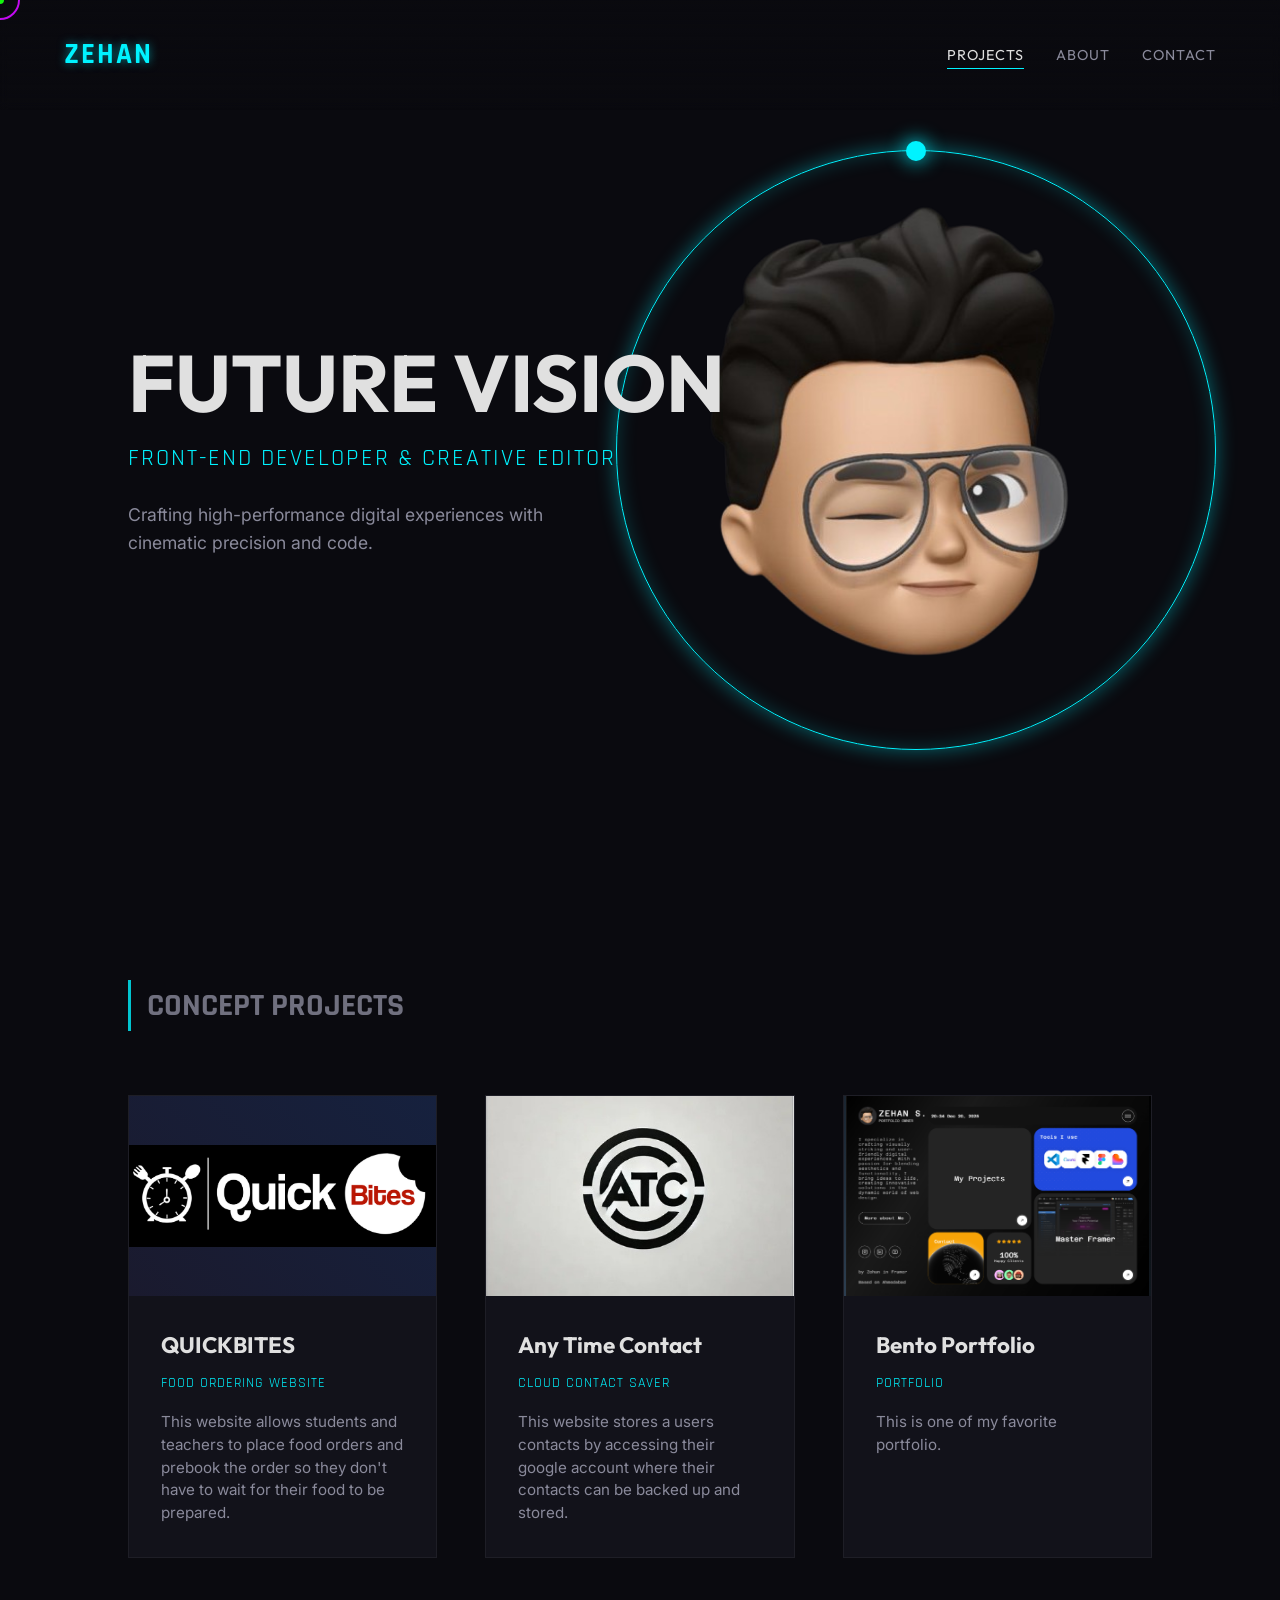
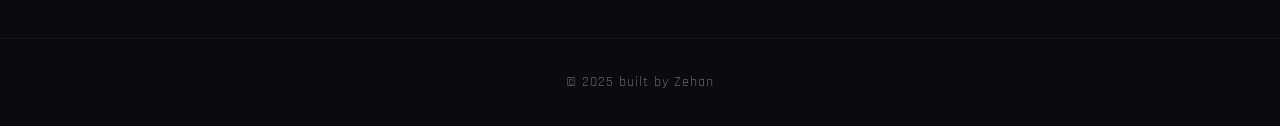
==== index.html @ 3da91c27 "Signed-off-by: Zehan <zehan.saraiya.zs@gmail.com>" ====
<!DOCTYPE html>
<html lang="en">

<head>
    <meta charset="UTF-8">
    <meta name="viewport" content="width=device-width, initial-scale=1.0">
    <title>ZEHAN | Futuristic Tech Portfolio</title>
    <link rel="preconnect" href="https://fonts.googleapis.com">
    <link rel="preconnect" href="https://fonts.gstatic.com" crossorigin>
    <link
        href="https://fonts.googleapis.com/css2?family=Inter:wght@300;400;600&family=Outfit:wght@500;700&family=Rajdhani:wght@500;700&display=swap"
        rel="stylesheet">
    <link rel="stylesheet" href="style.css">
</head>

<body>

    <nav class="navbar">
        <div class="logo">ZEHAN</div>
        <ul class="nav-links">
            <li><a href="index.html" class="active">Projects</a></li>
            <li><a href="about.html">About</a></li>
            <li><a href="contact.html">Contact</a></li>
        </ul>
    </nav>

    <main id="swup" class="transition-fade">
        <section class="hero">
            <div class="hero-content">
                <h1 class="glitch" data-text="FUTURE VISION">FUTURE VISION</h1>
                <p class="subtitle">Front-End Developer & Creative Editor</p>
                <p class="description">Crafting high-performance digital experiences with cinematic precision and code.
                </p>
            </div>
            <div class="hero-visual">
                <!-- Abstract tech circle or geometric shape via CSS/SVG -->
                <div class="tech-circle"></div>
                <div class="hero-image-container">
                    <img src="assests/ANIMEPORT.png" alt="Profile Visual">
                </div>
            </div>
        </section>

        <section class="projects">
            <h2 class="section-title">CONCEPT PROJECTS</h2>

            <div class="project-grid">
                <!-- Project 1 -->
                <article class="project-card">
                    <div class="card-image-wrapper">
                        <div class="card-image-placeholder_grad_1"><img src="assests/QBLOGO.png" alt="QUICKBITES"></div>
                    </div>
                    <div class="card-content">
                        <h3>QUICKBITES</h3>
                        <p class="project-type">Food Ordering Website</p>
                        <p class="project-desc">This website allows students and teachers to place food orders and
                            prebook the order so they don't have to wait for their food to be prepared.</p>
                    </div>
                </article>

                <!-- Project 2 -->
                <article class="project-card">
                    <div class="card-image-wrapper">
                        <div class="card-image-placeholder_grad_2"><img src="assests/ATCLOGO.jpeg" alt="ATC"></div>
                    </div>
                    <div class="card-content">
                        <h3>Any Time Contact</h3>
                        <p class="project-type">Cloud contact saver</p>
                        <p class="project-desc">This website stores a users contacts by accessing their google account
                            where their contacts can be backed up and stored.</p>
                    </div>
                </article>

                <!-- Project 3 -->
                <article class="project-card">
                    <div class="card-image-wrapper">
                        <div class="card-image-placeholder_grad_3"><img src="assests/BENTOPF.png" alt="Bento Portfolio">
                        </div>
                    </div>
                    <div class="card-content">
                        <h3>Bento Portfolio</h3>
                        <p class="project-type">Portfolio</p>
                        <p class="project-desc">This is one of my favorite portfolio.</p>
                    </div>
                </article>
            </div>
        </section>
    </main>

    <footer class="footer">
        <p class="copyright">&copy; 2025 built by Zehan</p>
    </footer>

    <div class="cursor"></div>
    <div class="cursor-follower"></div>

    <script src="script.js"></script>
</body>

</html>
---- style.css ----
/* --- DESIGN SYSTEM & VARS --- */
:root {
    --bg-dark: #0a0a0f;
    --bg-card: #12121a;
    --text-main: #e0e0e0;
    --text-muted: #8a8a9b;
    --accent-cyan: #00f3ff;
    --accent-blue: #0066ff;
    --accent-glow: rgba(0, 243, 255, 0.5);

    --font-heading: 'Outfit', sans-serif;
    --font-body: 'Inter', sans-serif;
    --font-tech: 'Rajdhani', sans-serif;

    --transition-smooth: all 0.4s cubic-bezier(0.16, 1, 0.3, 1);
    --transition-slow: all 0.8s cubic-bezier(0.16, 1, 0.3, 1);
}

/* --- RESET & BASE --- */
* {
    margin: 0;
    padding: 0;
    box-sizing: border-box;
}

body {
    background-color: var(--bg-dark);
    color: var(--text-main);
    font-family: var(--font-body);
    overflow-x: hidden;
    line-height: 1.6;
    -webkit-font-smoothing: antialiased;
}

a {
    text-decoration: none;
    color: inherit;
}

ul {
    list-style: none;
}

/* --- CURSOR --- */
.cursor,
.cursor-follower {
    position: fixed;
    top: 0;
    left: 0;
    border-radius: 50%;
    pointer-events: none;
    z-index: 9999;
    transform: translate(-50%, -50%);
    mix-blend-mode: difference;
}


.cursor {
    width: 8px;
    height: 8px;
    background: #1eff00;
}

.cursor-follower {
    width: 40px;
    height: 40px;
    border: 2px solid #cc00ff;
    transition: transform 0.1s ease-out;
}

/* --- NAVBAR --- */
.navbar {
    display: flex;
    justify-content: space-between;
    align-items: center;
    padding: 2rem 5%;
    position: fixed;
    top: 0;
    width: 100%;
    z-index: 100;
    background: linear-gradient(to bottom, rgba(10, 10, 15, 0.9), transparent);
    backdrop-filter: blur(5px);
}

.logo {
    font-family: var(--font-tech);
    font-size: 1.8rem;
    font-weight: 700;
    letter-spacing: 2px;
    color: var(--accent-cyan);
    text-shadow: 0 0 10px var(--accent-glow);
}

.nav-links {
    display: flex;
    gap: 2rem;
}

.nav-links a {
    font-family: var(--font-heading);
    font-size: 0.9rem;
    text-transform: uppercase;
    letter-spacing: 1px;
    color: var(--text-muted);
    transition: var(--transition-smooth);
    position: relative;
}

.nav-links a:hover,
.nav-links a.active {
    color: var(--text-main);
}

.nav-links a::after {
    content: '';
    position: absolute;
    bottom: -5px;
    left: 0;
    width: 0;
    height: 1px;
    background: var(--accent-cyan);
    transition: var(--transition-smooth);
}

.nav-links a:hover::after,
.nav-links a.active::after {
    width: 100%;
}

/* --- HERO SECTION --- */
.hero {
    height: 100vh;
    display: flex;
    align-items: center;
    justify-content: space-between;
    padding: 0 10%;
    position: relative;
}

.hero-content {
    max-width: 600px;
    z-index: 10;
}

h1 {
    font-family: var(--font-heading);
    font-size: 5rem;
    line-height: 1;
    font-weight: 700;
    margin-bottom: 1rem;
    position: relative;
    color: var(--text-main);
}

.glitch {
    position: relative;
}

.subtitle {
    font-family: var(--font-tech);
    font-size: 1.5rem;
    color: var(--accent-cyan);
    margin-bottom: 1.5rem;
    letter-spacing: 2px;
    text-transform: uppercase;
}

.description {
    font-size: 1.1rem;
    color: var(--text-muted);
    max-width: 450px;
}

/* Hero Visual - Tech Circle */
.hero-visual {
    position: absolute;
    right: 5%;
    top: 50%;
    transform: translateY(-50%);
    width: 600px;
    height: 600px;
    pointer-events: none;
    z-index: 1;
    /* opacity: 0.3; Removed to make it vibrant */
}

.tech-circle {
    width: 100%;
    height: 100%;
    border: 1px solid var(--accent-cyan);
    border-radius: 50%;
    position: relative;
    animation: rotate 20s linear infinite;
    box-shadow: 0 0 20px rgba(0, 243, 255, 0.4), inset 0 0 20px rgba(0, 243, 255, 0.2);
}

.tech-circle::before {
    content: '';
    position: absolute;
    top: -10px;
    left: 50%;
    width: 20px;
    height: 20px;
    background: var(--accent-cyan);
    box-shadow: 0 0 20px var(--accent-cyan);
    border-radius: 50%;
    transform: translateX(-50%);
}

@keyframes rotate {
    0% {
        transform: rotate(0deg);
    }

    100% {
        transform: rotate(360deg);
    }
}

.hero-image-container {
    position: absolute;
    top: 50%;
    left: 50%;
    transform: translate(-50%, -50%);
    width: 85%;
    height: 85%;
    border-radius: 50%;
    overflow: hidden;
    z-index: -1;
    /* Behind the rotating ring if needed, or adjust as preferred */
}

.hero-image-container img {
    width: 100%;
    height: 100%;
    object-fit: cover;
}

/* --- PROJECTS SECTION --- */
.projects {
    padding: 5rem 10%;
}

.section-title {
    font-family: var(--font-tech);
    font-size: 2rem;
    color: var(--text-muted);
    margin-bottom: 4rem;
    border-left: 3px solid var(--accent-cyan);
    padding-left: 1rem;
    opacity: 0.8;
}

.project-grid {
    display: grid;
    grid-template-columns: repeat(auto-fit, minmax(300px, 1fr));
    gap: 3rem;
}

.project-card {
    background: var(--bg-card);
    border: 1px solid rgba(255, 255, 255, 0.05);
    overflow: hidden;
    position: relative;
    transition: var(--transition-smooth);
    cursor: pointer;
}

.project-card:hover {
    transform: translateY(-5px);
    border-color: var(--accent-cyan);
    box-shadow: 0 10px 30px -10px rgba(0, 243, 255, 0.15);
}

.card-image-wrapper {
    width: 100%;
    height: 200px;
    overflow: hidden;
    position: relative;
}

/* Gradients for placeholders */
.card-image-placeholder_grad_1,
.card-image-placeholder_grad_2,
.card-image-placeholder_grad_3 {
    width: 100%;
    height: 100%;
}

.card-image-placeholder_grad_1 {
    background: linear-gradient(45deg, #1a1a2e, #16213e);
}

.card-image-placeholder_grad_2 {
    background: linear-gradient(45deg, #0f2027, #203a43);
}

.card-image-placeholder_grad_3 {
    background: linear-gradient(45deg, #2c3e50, #000000);
}

.card-image-wrapper img {
    width: 100%;
    height: 100%;
    object-fit: contain;
    display: block;
}

.card-image-placeholder_grad_2 img {
    object-fit: cover;
}

.card-content {
    padding: 2rem;
}

.project-card h3 {
    font-family: var(--font-heading);
    font-size: 1.4rem;
    margin-bottom: 0.5rem;
    color: var(--text-main);
}

.project-type {
    font-family: var(--font-tech);
    color: var(--accent-cyan);
    font-size: 0.9rem;
    margin-bottom: 1rem;
    text-transform: uppercase;
    letter-spacing: 1px;
}

.project-desc {
    font-size: 0.95rem;
    color: var(--text-muted);
    line-height: 1.5;
}



/* --- ABOUT PAGE --- */
.about-container {
    padding: 150px 10% 5rem;
}

.page-title {
    font-size: 3rem;
    margin-bottom: 3rem;
    font-family: var(--font-heading);
    color: var(--text-main);
}

.profile-layout {
    display: flex;
    gap: 4rem;
    align-items: flex-start;
    flex-wrap: wrap;
}

.profile-frame {
    width: 300px;
    height: 300px;
    background: #16213e;
    border: 1px solid var(--accent-cyan);
    position: relative;
    flex-shrink: 0;
}

.profile-placeholder {
    width: 100%;
    height: 100%;
    display: flex;
    align-items: center;
    justify-content: center;
    color: var(--accent-cyan);
    font-family: var(--font-tech);
    background: radial-gradient(circle at center, rgba(0, 243, 255, 0.1), transparent);
}

.profile-id {
    position: absolute;
    bottom: 10px;
    right: 10px;
    font-family: var(--font-tech);
    color: var(--accent-cyan);
    font-size: 0.8rem;
    opacity: 0.8;
}

.profile-bio {
    flex: 1;
    min-width: 300px;
}

.bio-subtitle {
    font-family: var(--font-tech);
    color: var(--accent-cyan);
    margin-bottom: 1rem;
    font-size: 1.2rem;
    letter-spacing: 1px;
}

.bio-text {
    margin-bottom: 2rem;
    color: var(--text-muted);
    font-size: 1.1rem;
    max-width: 600px;
}

.bio-role {
    color: var(--text-main);
    font-family: var(--font-heading);
    margin-bottom: 0.5rem;
    font-size: 1.1rem;
}

.bio-desc {
    color: var(--text-muted);
    font-size: 0.95rem;
    margin-bottom: 1.5rem;
    padding-left: 1rem;
    border-left: 1px solid var(--accent-cyan);
}

/* --- CONTACT PAGE --- */
.contact-container {
    min-height: 100vh;
    display: flex;
    align-items: center;
    justify-content: center;
    flex-direction: column;
    padding-top: 80px;
    /* Accounts for navbar */
}

.contact-title {
    font-size: 4rem;
    margin-bottom: 1rem;
    text-align: center;
    font-family: var(--font-heading);
}

.contact-status {
    color: var(--accent-cyan);
    font-family: var(--font-tech);
    letter-spacing: 2px;
    margin-bottom: 3rem;
    animation: pulse 2s infinite;
}

@keyframes pulse {

    0%,
    100% {
        opacity: 1;
    }

    50% {
        opacity: 0.5;
    }
}

.contact-actions {
    text-align: center;
}

.btn-primary {
    font-size: 1.5rem;
    border: 1px solid var(--accent-cyan);
    padding: 1rem 3rem;
    color: var(--text-main);
    transition: var(--transition-smooth);
    display: inline-block;
    background: rgba(0, 243, 255, 0.05);
    font-family: var(--font-tech);
    letter-spacing: 1px;
}

.btn-primary:hover {
    background: var(--accent-cyan);
    color: var(--bg-dark);
    box-shadow: 0 0 20px var(--accent-glow);
}

.social-links {
    margin-top: 3rem;
    display: flex;
    gap: 2rem;
    justify-content: center;
}

.social-links a {
    color: var(--text-muted);
    font-size: 0.9rem;
    transition: var(--transition-smooth);
    font-family: var(--font-tech);
    letter-spacing: 1px;
}

.social-links a:hover {
    color: var(--accent-cyan);
    transform: translateY(-2px);
}

/* --- PAGE TRANSITIONS --- */
.transition-fade {
    opacity: 0;
    transform: translateY(20px);
    transition: all 0.6s ease-out;
}

.transition-fade.is-active {
    opacity: 1;
    transform: translateY(0);
}

/* --- RESPONSIVE (TABLET & MOBILE) --- */
@media (max-width: 768px) {
    .navbar {
        padding: 1.5rem 5%;
    }

    .nav-links {
        gap: 1.5rem;
    }

    .hero {
        flex-direction: column;
        justify-content: center;
        text-align: center;
        padding-top: 100px;
    }

    .hero-content {
        margin-bottom: 4rem;
    }

    h1 {
        font-size: 3.5rem;
    }

    .hero-visual {
        position: relative;
        right: auto;
        top: auto;
        width: 300px;
        height: 300px;
        margin: 0 auto;
    }

    .project-grid {
        grid-template-columns: 1fr;
    }

    .profile-layout {
        flex-direction: column;
        align-items: center;
        text-align: center;
        gap: 2rem;
    }

    .profile-bio {
        width: 100%;
        min-width: auto;
    }

    .bio-desc {
        text-align: left;
    }
}

@media (max-width: 480px) {
    .navbar {
        padding: 1rem 5%;
        flex-direction: column;
        gap: 1rem;
    }

    .nav-links {
        gap: 1rem;
        width: 100%;
        justify-content: center;
        font-size: 0.8rem;
    }

    h1 {
        font-size: 2.5rem;
    }

    .contact-title {
        font-size: 2.5rem;
    }
}

/* --- FOOTER --- */
.footer {
    padding: 2rem 5%;
    text-align: center;
    border-top: 1px solid rgba(255, 255, 255, 0.05);
    background: var(--bg-dark);
    position: relative;
    z-index: 10;
}

.copyright {
    font-family: var(--font-tech);
    color: var(--text-muted);
    font-size: 0.9rem;
    letter-spacing: 1px;
    opacity: 0.7;
}

/* --- RESPONSIVE IMPROVEMENTS --- */
@media (max-width: 480px) {
    .footer {
        padding: 1.5rem 5%;
    }

    .copyright {
        font-size: 0.8rem;
    }
}
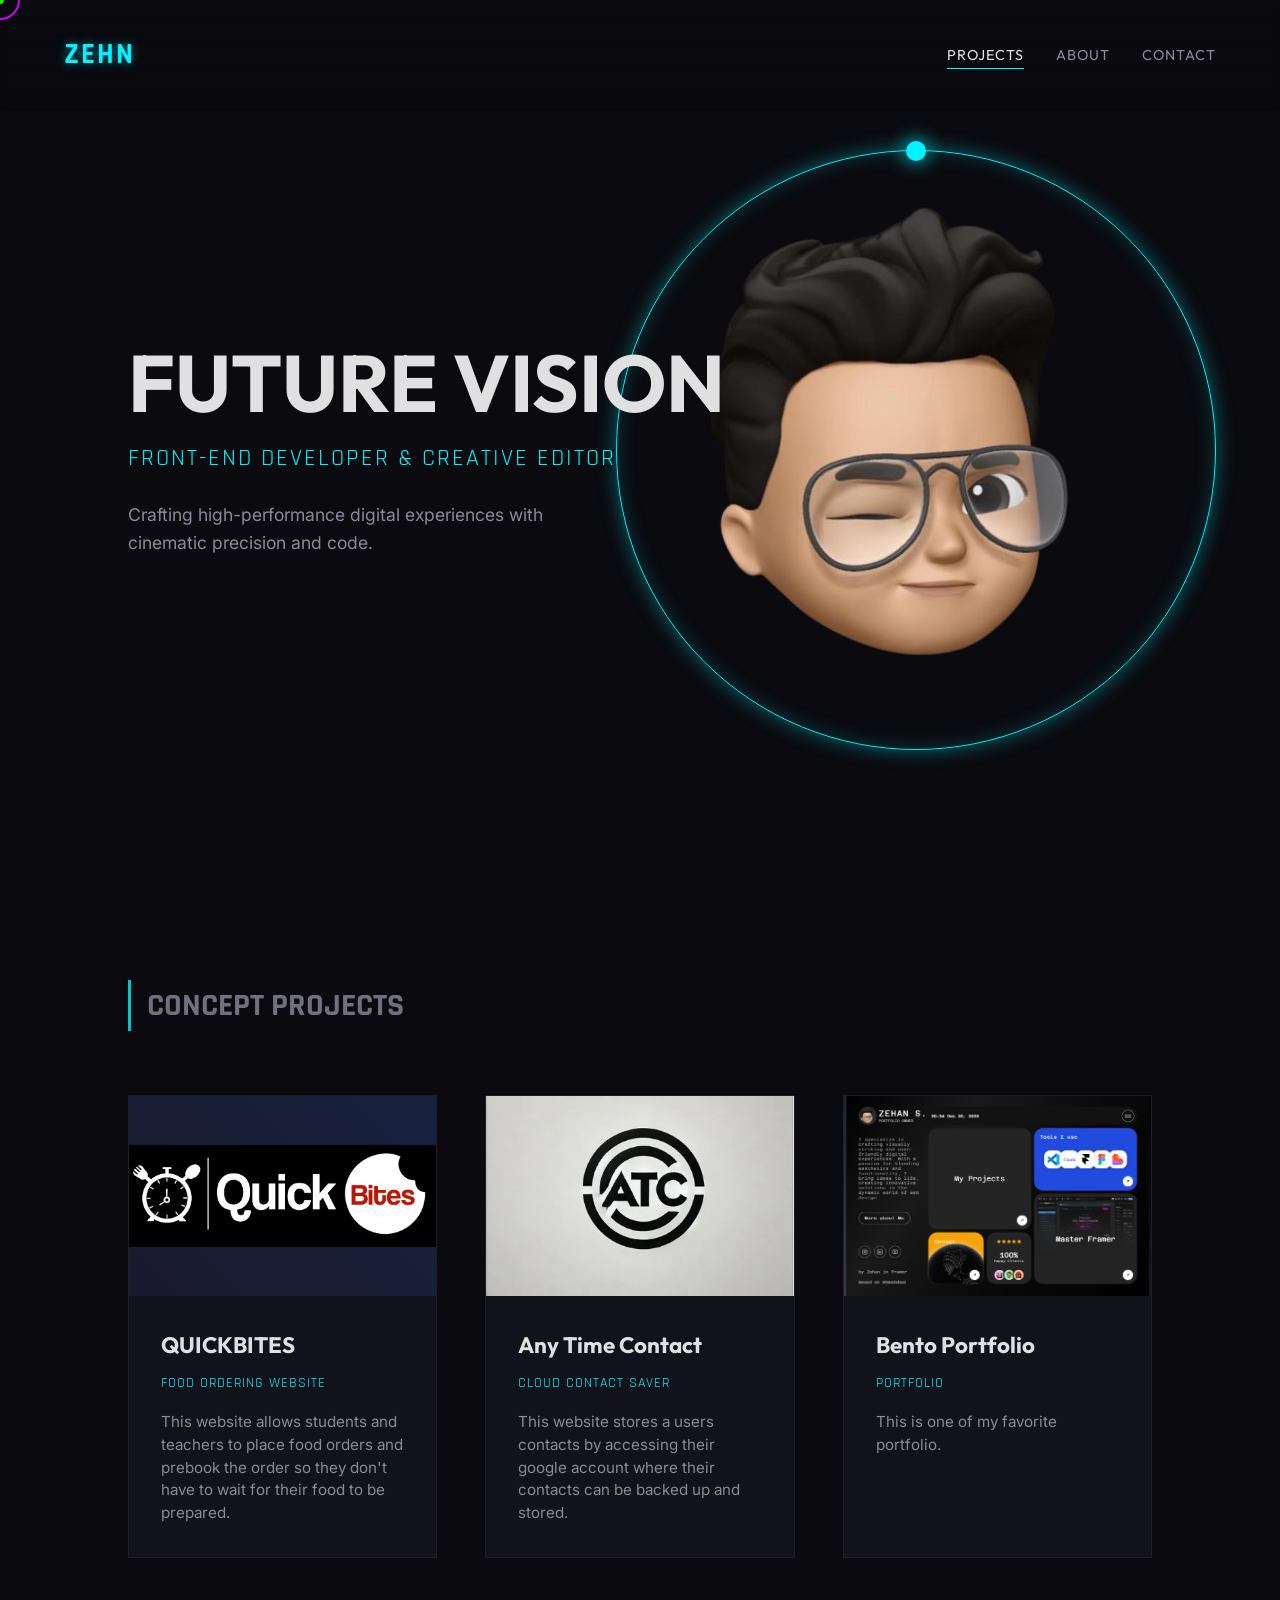
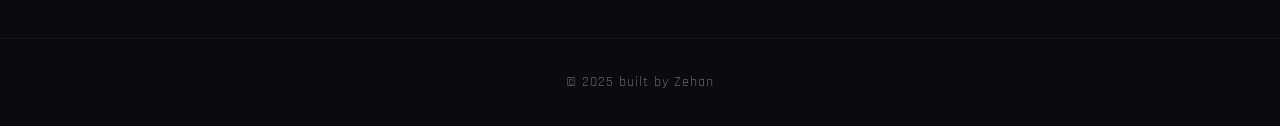
==== commit ee01d170: "Testing for changes Signed-off-by: Zehan <zehan.saraiya.zs@gmail.com>" ====
--- a/index.html
+++ b/index.html
@@ -16,7 +16,7 @@
 <body>
 
     <nav class="navbar">
-        <div class="logo">ZEHAN</div>
+        <div class="logo">ZEHN</div>
         <ul class="nav-links">
             <li><a href="index.html" class="active">Projects</a></li>
             <li><a href="about.html">About</a></li>
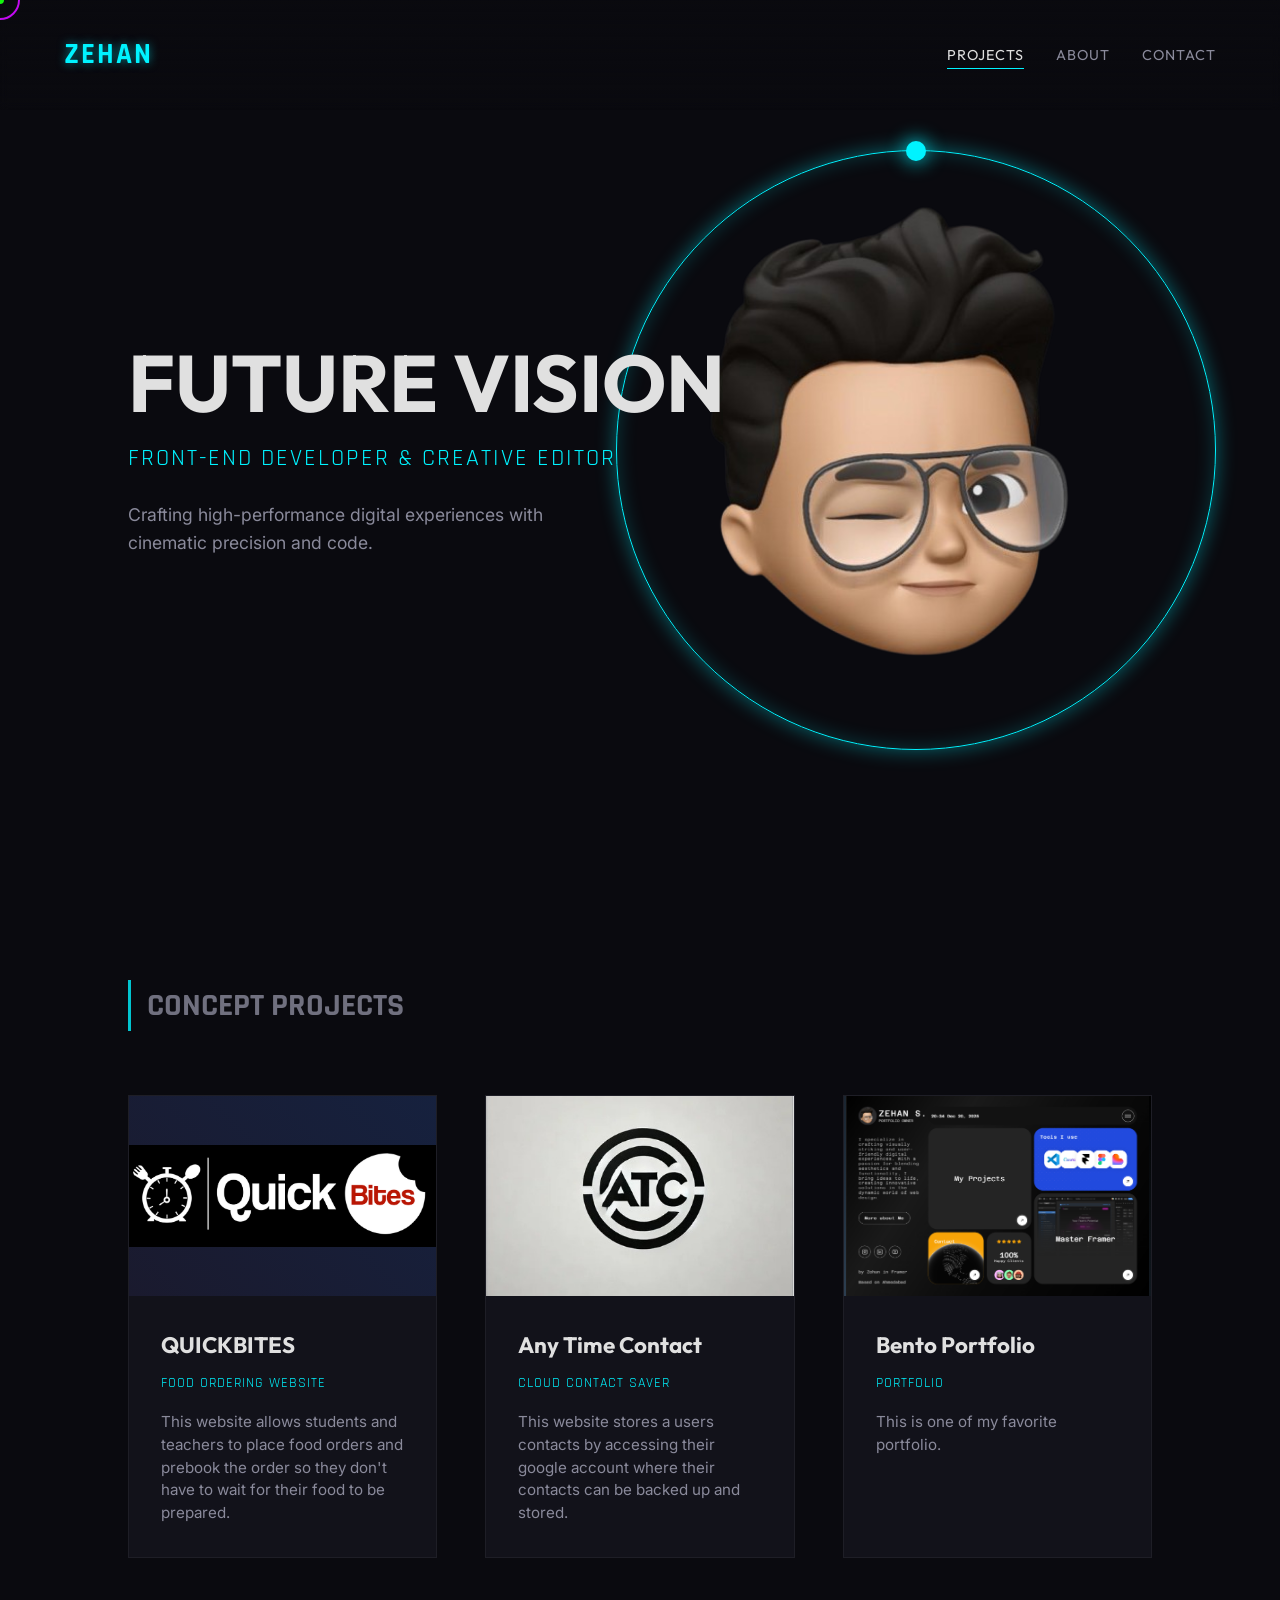
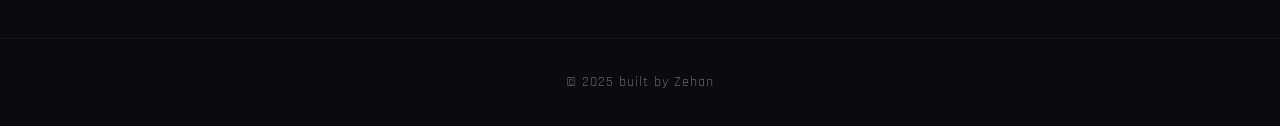
==== commit 16b96b39: "Name corrected" ====
--- a/index.html
+++ b/index.html
@@ -16,7 +16,7 @@
 <body>
 
     <nav class="navbar">
-        <div class="logo">ZEHN</div>
+        <div class="logo">ZEHAN</div>
         <ul class="nav-links">
             <li><a href="index.html" class="active">Projects</a></li>
             <li><a href="about.html">About</a></li>
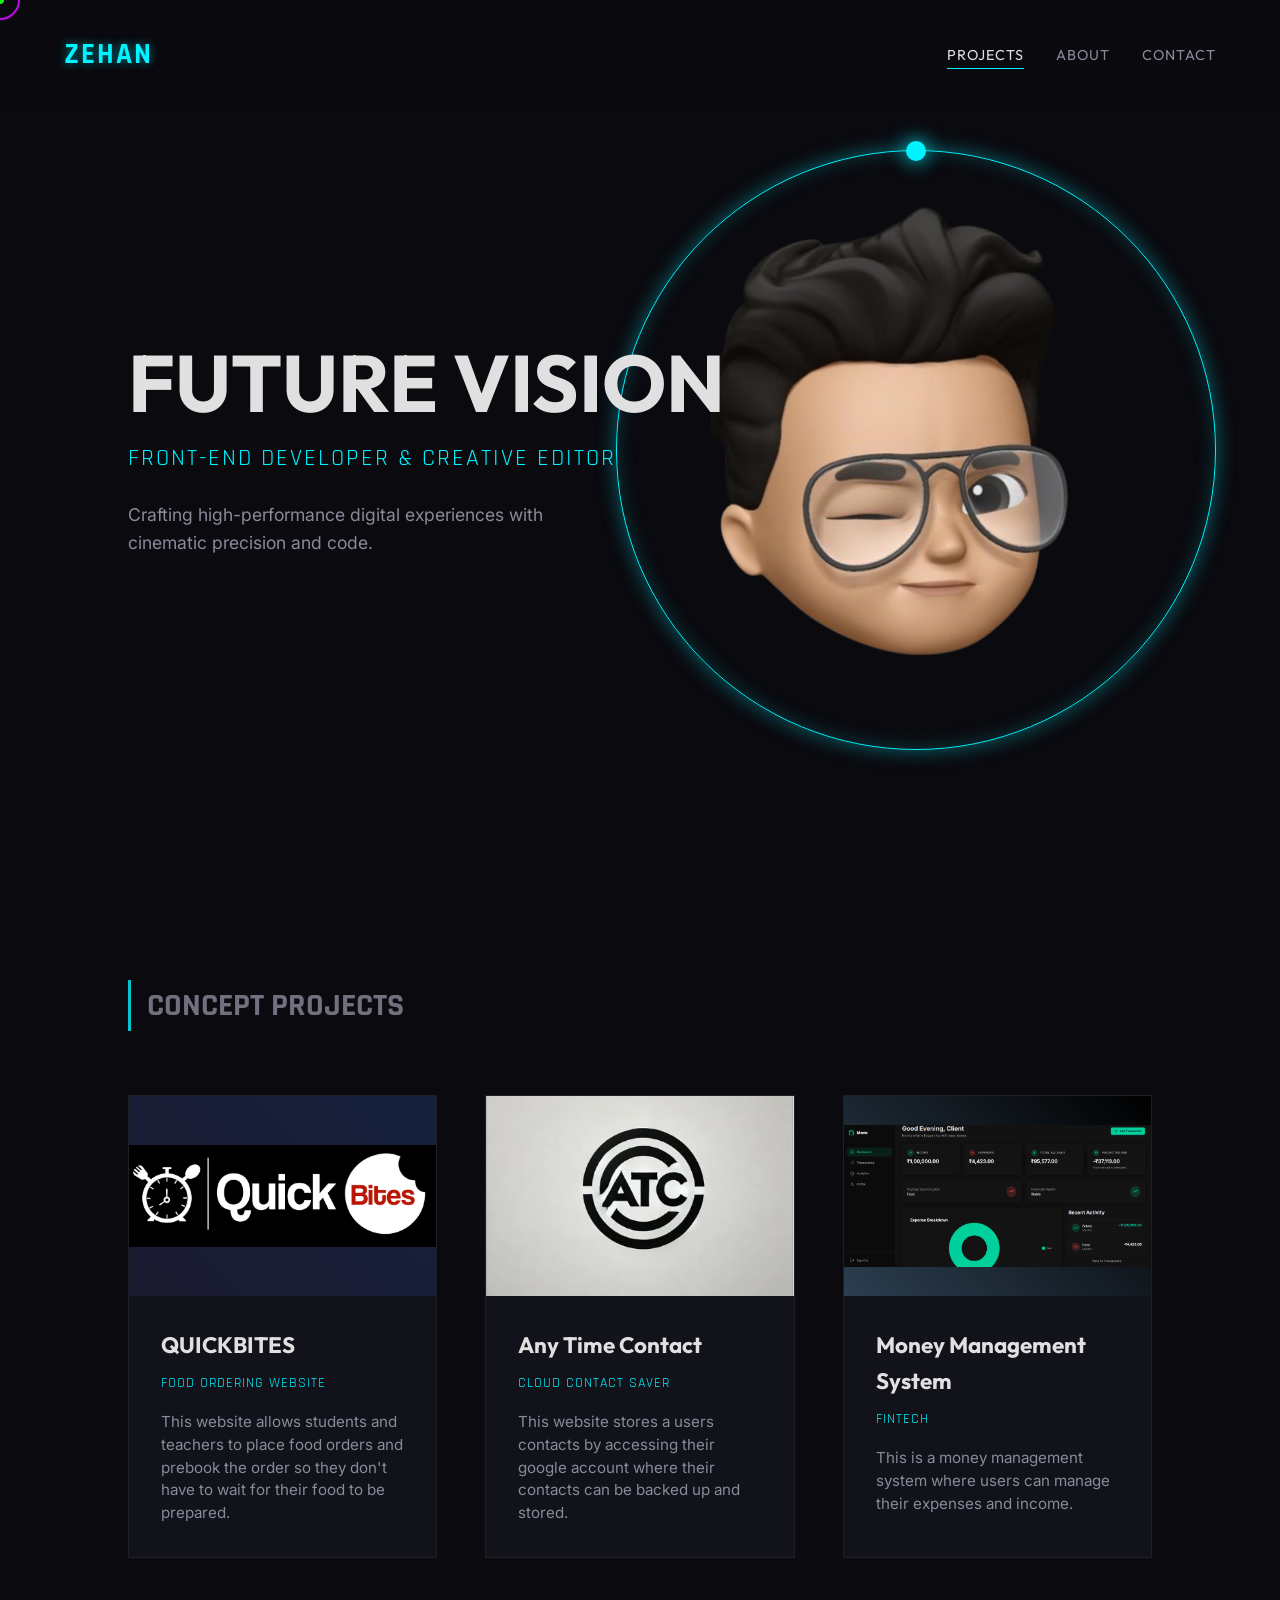
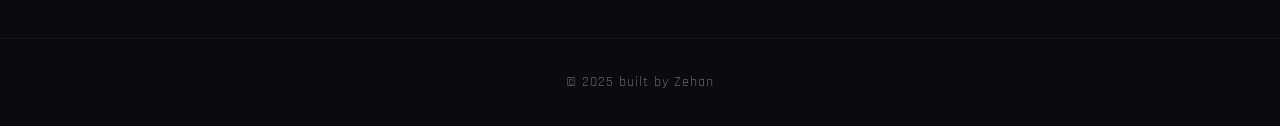
==== commit c8f03e65: "SOCIALs Linked Signed-off-by: Zehan <zehan.saraiya.zs@gmail.com>" ====
--- a/index.html
+++ b/index.html
@@ -74,13 +74,14 @@
                 <!-- Project 3 -->
                 <article class="project-card">
                     <div class="card-image-wrapper">
-                        <div class="card-image-placeholder_grad_3"><img src="assests/BENTOPF.png" alt="Bento Portfolio">
+                        <div class="card-image-placeholder_grad_3"><img src="assests/MMS.png" alt="MMSS">
                         </div>
                     </div>
                     <div class="card-content">
-                        <h3>Bento Portfolio</h3>
-                        <p class="project-type">Portfolio</p>
-                        <p class="project-desc">This is one of my favorite portfolio.</p>
+                        <h3>Money Management System</h3>
+                        <p class="project-type">Fintech</p>
+                        <p class="project-desc">This is a money management system where users can manage their
+                            expenses and income.</p>
                     </div>
                 </article>
             </div>
--- a/style.css
+++ b/style.css
@@ -377,6 +377,12 @@
     background: radial-gradient(circle at center, rgba(0, 243, 255, 0.1), transparent);
 }
 
+.profile-placeholder img {
+    width: 100%;
+    height: 100%;
+    object-fit: cover;
+}
+
 .profile-id {
     position: absolute;
     bottom: 10px;
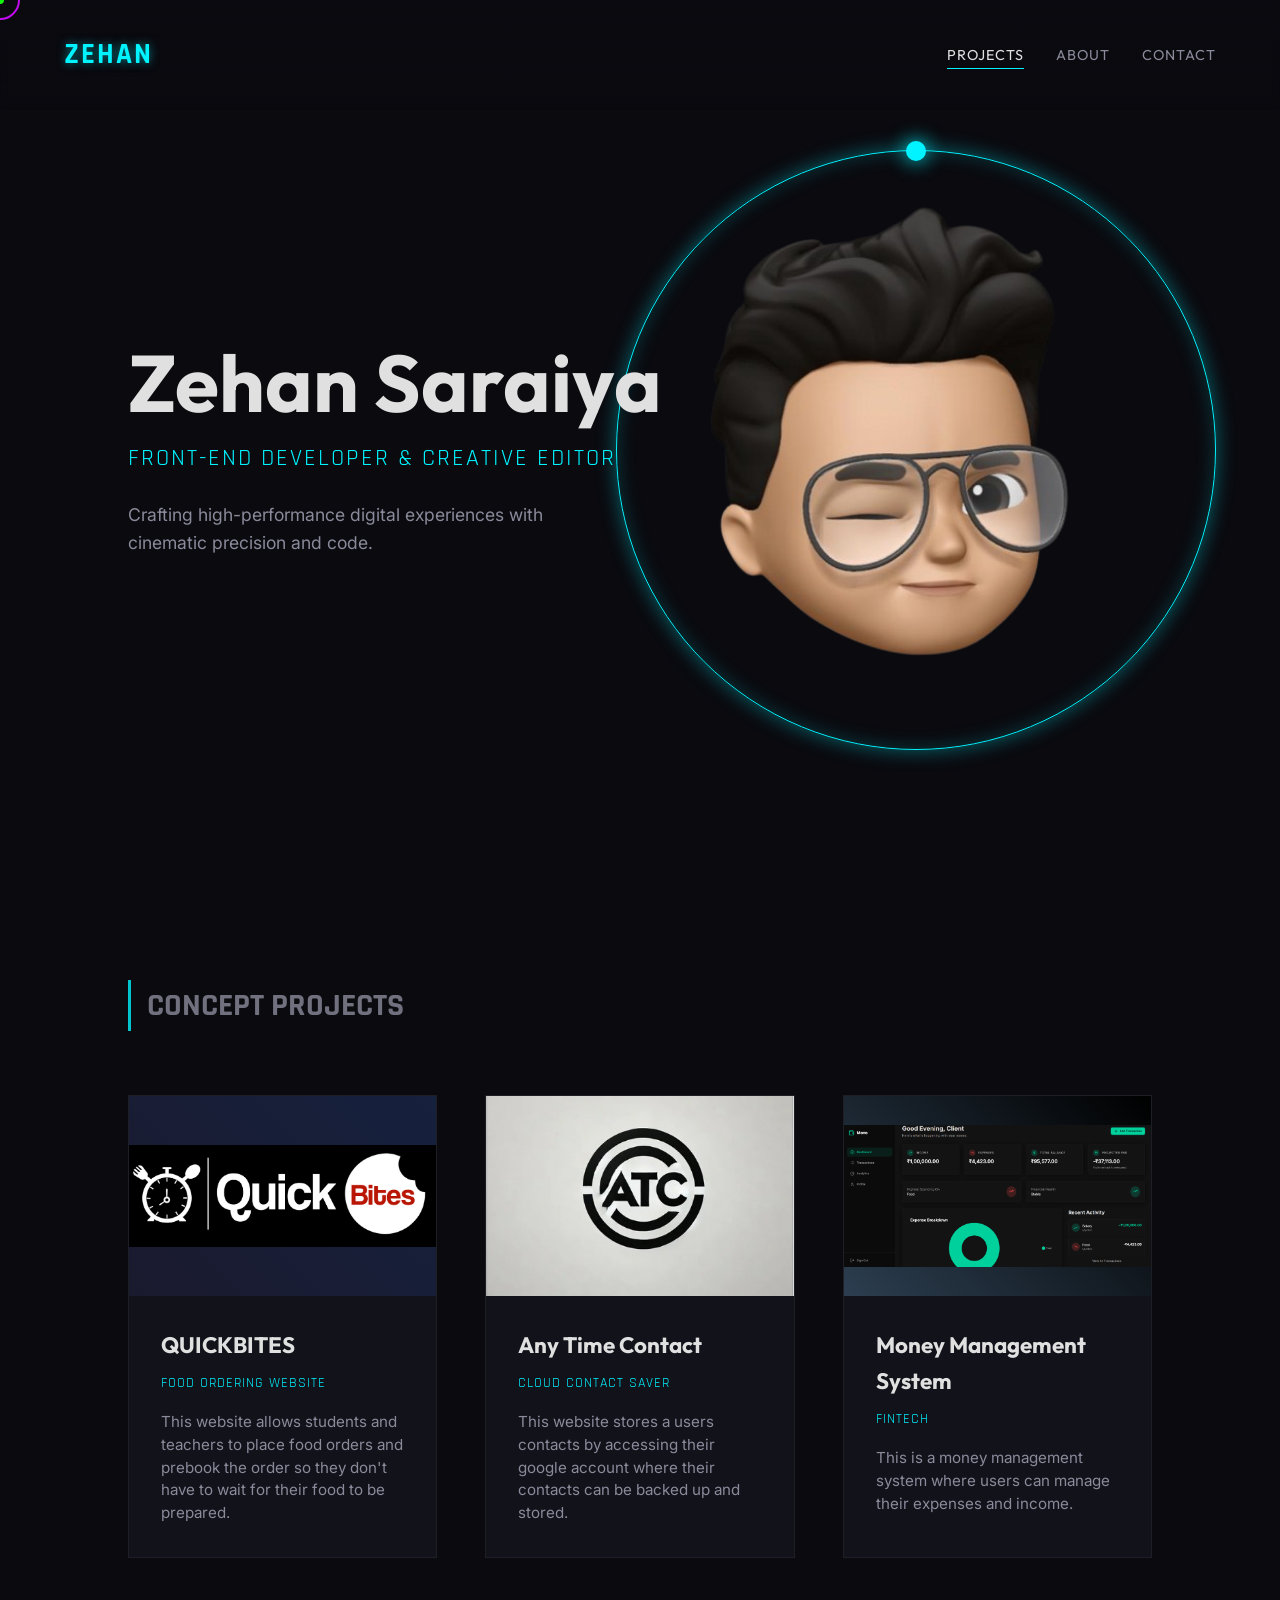
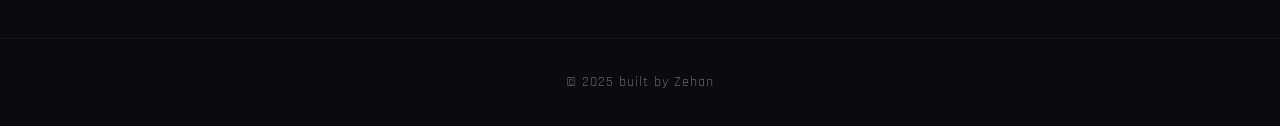
==== commit 8503c071: "fix: Update LinkedIn social link URL in contact page" ====
--- a/index.html
+++ b/index.html
@@ -1,33 +1,78 @@
 <!DOCTYPE html>
-<html lang="en">
+<html lang="en-IN">
 
 <head>
     <meta charset="UTF-8">
     <meta name="viewport" content="width=device-width, initial-scale=1.0">
-    <title>ZEHAN | Futuristic Tech Portfolio</title>
+    <title>Zehan Saraiya – Front-End Developer & Video/Photo Editor</title>
+    <meta name="description"
+        content="Official portfolio of Zehan Saraiya, a Front-End Developer and Video/Photo Editor from Ahmedabad, India. Specializing in high-performance digital experiences and visual editing.">
+    <meta name="robots" content="index, follow">
+    <link rel="canonical" href="https://zehansaraiya.github.io/ZehanPortfolio/">
+
+    <!-- Geo Tags -->
+    <meta name="geo.region" content="IN-GJ" />
+    <meta name="geo.placename" content="Ahmedabad" />
+
+    <!-- Google Analytics (GA4) -->
+    <script async src="https://www.googletagmanager.com/gtag/js?id=G-XXXXXXXXXX"></script>
+    <script>
+        window.dataLayer = window.dataLayer || [];
+        function gtag() { dataLayer.push(arguments); }
+        gtag('js', new Date());
+        gtag('config', 'G-XXXXXXXXXX');
+    </script>
+
+    <!-- Structured Data (JSON-LD) -->
+    <script type="application/ld+json">
+    {
+      "@context": "https://schema.org",
+      "@type": "Person",
+      "name": "Zehan Saraiya",
+      "jobTitle": ["Front-End Developer", "Video Editor", "Photo Editor"],
+      "url": "https://zehansaraiya.github.io/ZehanPortfolio/",
+      "address": {
+        "@type": "PostalAddress",
+        "addressLocality": "Ahmedabad",
+        "addressRegion": "Gujarat",
+        "addressCountry": "India"
+      },
+      "knowsAbout": ["HTML", "CSS", "JavaScript", "Front-End Development", "Video Editing", "Photo Editing"],
+      "sameAs": [
+        "https://www.linkedin.com/in/zehan-saraiya-599036266/",
+        "https://github.com/ZehanSaraiya",
+        "https://www.instagram.com/zehansaraiya123/",
+        "https://zehansaraiya.framer.ai/"
+      ]
+    }
+    </script>
+
     <link rel="preconnect" href="https://fonts.googleapis.com">
     <link rel="preconnect" href="https://fonts.gstatic.com" crossorigin>
     <link
         href="https://fonts.googleapis.com/css2?family=Inter:wght@300;400;600&family=Outfit:wght@500;700&family=Rajdhani:wght@500;700&display=swap"
         rel="stylesheet">
     <link rel="stylesheet" href="style.css">
+    <meta name="google-site-verification" content="-E9XZPCRaE_qPZqu6JuUpyY8gT78zB276EZzaVvrD7o" />
 </head>
 
 <body>
 
-    <nav class="navbar">
-        <div class="logo">ZEHAN</div>
-        <ul class="nav-links">
-            <li><a href="index.html" class="active">Projects</a></li>
-            <li><a href="about.html">About</a></li>
-            <li><a href="contact.html">Contact</a></li>
-        </ul>
-    </nav>
+    <header>
+        <nav class="navbar">
+            <div class="logo">ZEHAN</div>
+            <ul class="nav-links">
+                <li><a href="index.html" class="active">Projects</a></li>
+                <li><a href="about.html">About</a></li>
+                <li><a href="contact.html">Contact</a></li>
+            </ul>
+        </nav>
+    </header>
 
     <main id="swup" class="transition-fade">
         <section class="hero">
             <div class="hero-content">
-                <h1 class="glitch" data-text="FUTURE VISION">FUTURE VISION</h1>
+                <h1 class="glitch" data-text="Zehan Saraiya">Zehan Saraiya</h1>
                 <p class="subtitle">Front-End Developer & Creative Editor</p>
                 <p class="description">Crafting high-performance digital experiences with cinematic precision and code.
                 </p>
@@ -36,7 +81,7 @@
                 <!-- Abstract tech circle or geometric shape via CSS/SVG -->
                 <div class="tech-circle"></div>
                 <div class="hero-image-container">
-                    <img src="assests/ANIMEPORT.png" alt="Profile Visual">
+                    <img src="assests/ANIMEPORT.png" alt="Zehan Saraiya - Front-End Developer & Visual Editor">
                 </div>
             </div>
         </section>
@@ -48,7 +93,8 @@
                 <!-- Project 1 -->
                 <article class="project-card">
                     <div class="card-image-wrapper">
-                        <div class="card-image-placeholder_grad_1"><img src="assests/QBLOGO.png" alt="QUICKBITES"></div>
+                        <div class="card-image-placeholder_grad_1"><img src="assests/QBLOGO.png"
+                                alt="QuickBites - Food Ordering Website by Zehan Saraiya"></div>
                     </div>
                     <div class="card-content">
                         <h3>QUICKBITES</h3>
@@ -61,7 +107,8 @@
                 <!-- Project 2 -->
                 <article class="project-card">
                     <div class="card-image-wrapper">
-                        <div class="card-image-placeholder_grad_2"><img src="assests/ATCLOGO.jpeg" alt="ATC"></div>
+                        <div class="card-image-placeholder_grad_2"><img src="assests/ATCLOGO.jpeg"
+                                alt="Any Time Contact - Cloud Contact Saver by Zehan Saraiya"></div>
                     </div>
                     <div class="card-content">
                         <h3>Any Time Contact</h3>
@@ -74,7 +121,8 @@
                 <!-- Project 3 -->
                 <article class="project-card">
                     <div class="card-image-wrapper">
-                        <div class="card-image-placeholder_grad_3"><img src="assests/MMS.png" alt="MMSS">
+                        <div class="card-image-placeholder_grad_3"><img src="assests/MMS.png"
+                                alt="Money Management System - Fintech Project by Zehan Saraiya">
                         </div>
                     </div>
                     <div class="card-content">
--- a/style.css
+++ b/style.css
@@ -625,4 +625,59 @@
     .copyright {
         font-size: 0.8rem;
     }
+}
+
+/* --- FLOATING ICONS (BACKGROUND) --- */
+#floating-icons-container {
+    position: fixed;
+    top: 0;
+    left: 0;
+    width: 100vw;
+    height: 100vh;
+    z-index: 0;
+    overflow: hidden;
+    pointer-events: none;
+}
+
+.floating-icon {
+    position: absolute;
+    color: var(--text-muted);
+    opacity: 0.15;
+    filter: blur(2px);
+    pointer-events: auto;
+    transition: all 0.4s ease-out;
+    width: 40px;
+    height: 40px;
+    will-change: transform, opacity, filter;
+}
+
+.floating-icon:hover {
+    opacity: 1;
+    filter: blur(0);
+    transform: scale(1.5) rotate(15deg) !important;
+    color: var(--accent-cyan);
+    z-index: 10;
+}
+
+/* Keyframes will be handled via JS/inline styles for randomness or just a generic float here */
+@keyframes float-anim {
+    0% {
+        transform: translate(0, 0);
+    }
+
+    25% {
+        transform: translate(10px, -15px);
+    }
+
+    50% {
+        transform: translate(-5px, -25px);
+    }
+
+    75% {
+        transform: translate(-15px, -10px);
+    }
+
+    100% {
+        transform: translate(0, 0);
+    }
 }
